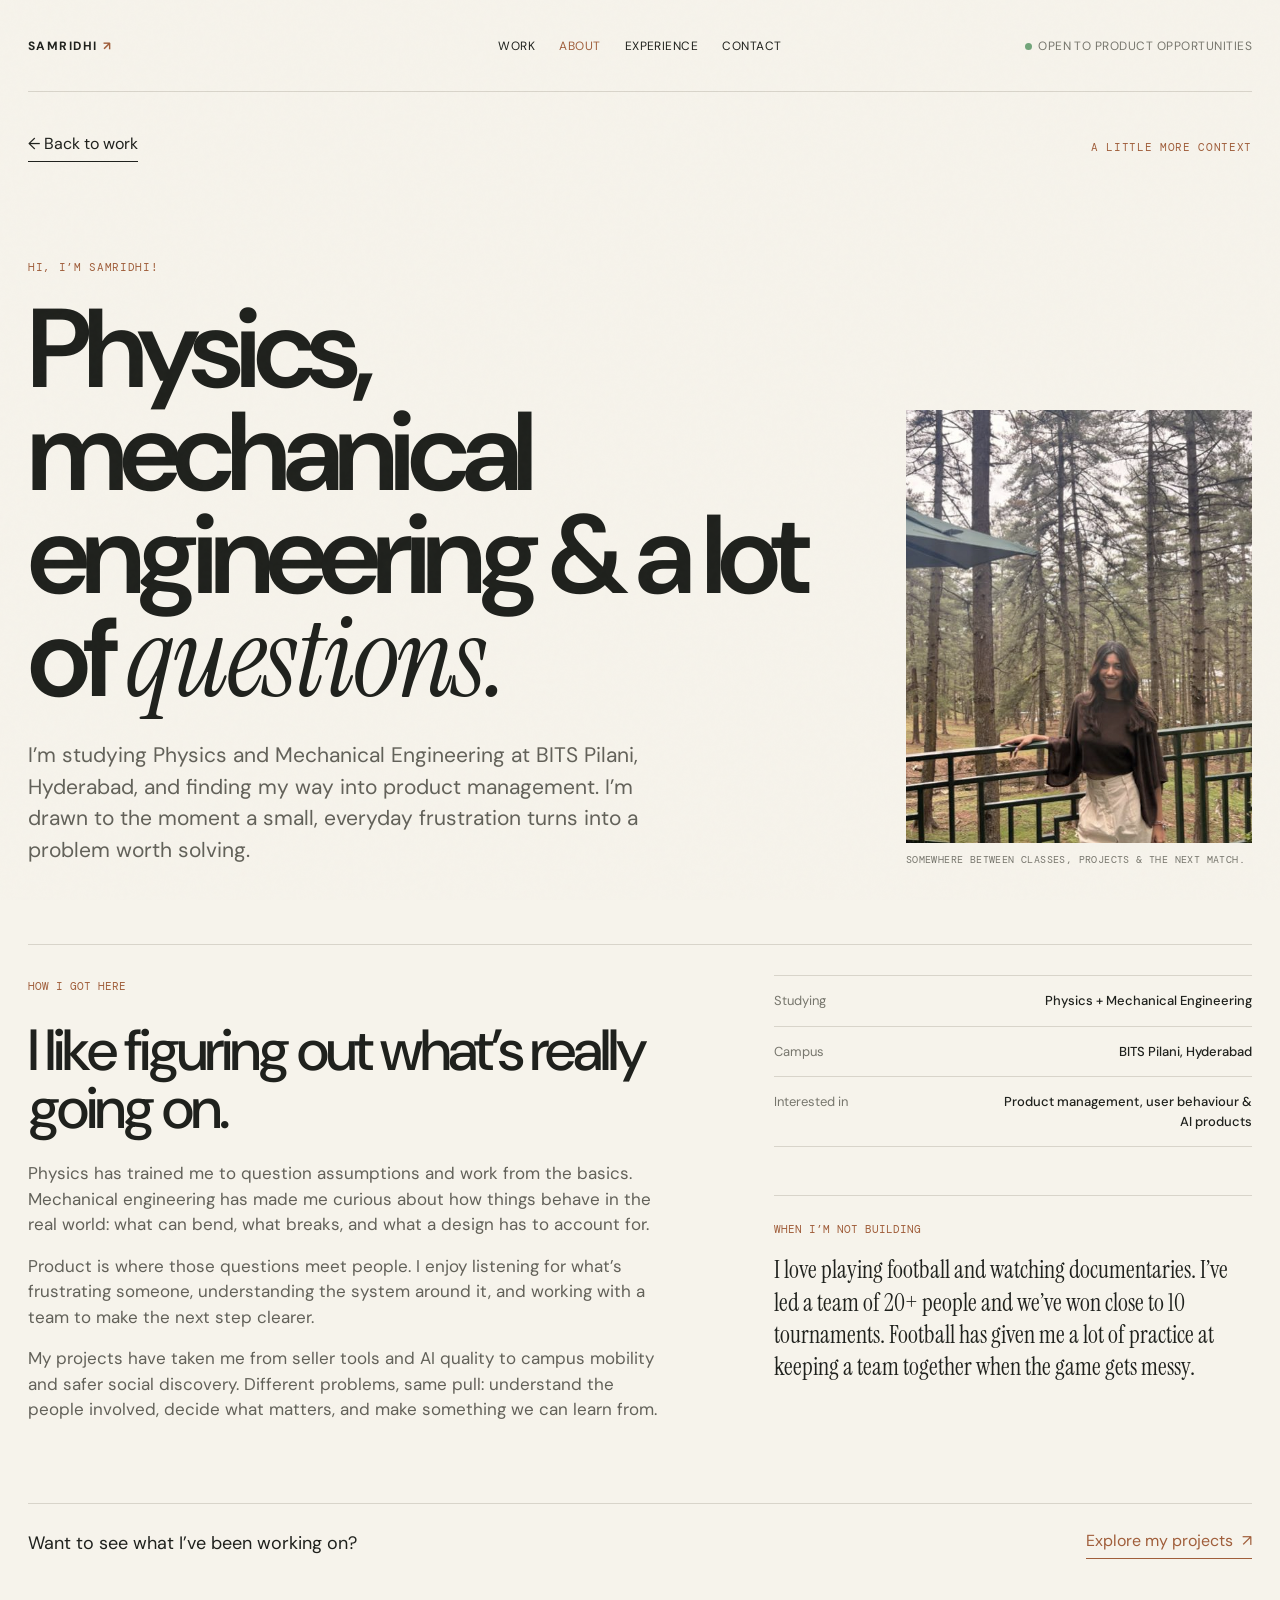
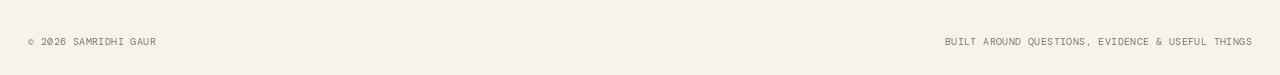
==== about.html @ df897f56 "Publish Samridhi Gaur product portfolio" ====
<!doctype html>
<html lang="en">
<head>
  <meta charset="UTF-8" />
  <meta name="viewport" content="width=device-width, initial-scale=1.0" />
    <meta name="description" content="Meet Samridhi Gaur: Physics and Mechanical Engineering student, aspiring product manager, footballer, and documentary fan." />
  <title>About Samridhi Gaur</title>
  <link rel="preconnect" href="https://fonts.googleapis.com">
  <link rel="preconnect" href="https://fonts.gstatic.com" crossorigin>
  <link href="https://fonts.googleapis.com/css2?family=DM+Mono:wght@400;500&family=DM+Sans:wght@400;500;600;700&family=Instrument+Serif:ital@0;1&display=swap" rel="stylesheet">
  <link rel="stylesheet" href="styles.css" />
</head>
<body class="about-page">
  <div class="grain" aria-hidden="true"></div>
  <header class="site-header page-width">
    <a class="brand" href="index.html#top" aria-label="Samridhi Gaur home">SAMRIDHI<span>↗</span></a>
    <nav class="nav" aria-label="Primary navigation">
      <a href="index.html#top">Work</a><a href="about.html" aria-current="page">About</a><a href="index.html#experience">Experience</a><a href="index.html#contact">Contact</a>
    </nav>
    <a class="availability" href="mailto:f20221634@hyderabad.bits-pilani.ac.in"><i></i>Open to product opportunities</a>
  </header>
  <main class="about-main page-width">
    <div class="about-page-top"><a class="text-link" href="index.html#top">← Back to work</a><span class="eyebrow">A little more context</span></div>
    <section class="about-intro">
      <div class="about-intro-copy"><span class="eyebrow">Hi, I’m Samridhi!</span><h1>Physics, mechanical engineering & a lot of <em>questions.</em></h1><p>I’m studying Physics and Mechanical Engineering at BITS Pilani, Hyderabad, and finding my way into product management. I’m drawn to the moment a small, everyday frustration turns into a problem worth solving.</p></div>
      <figure class="about-portrait"><img src="assets/samridhi-about.png" alt="Samridhi outdoors among pine trees"/><figcaption>Somewhere between classes, projects & the next match.</figcaption></figure>
    </section>
    <section class="about-details">
      <div class="about-story"><span class="scribble">HOW I GOT HERE</span><h2>I like figuring out what’s really going on.</h2><p>Physics has trained me to question assumptions and work from the basics. Mechanical engineering has made me curious about how things behave in the real world: what can bend, what breaks, and what a design has to account for.</p><p>Product is where those questions meet people. I enjoy listening for what’s frustrating someone, understanding the system around it, and working with a team to make the next step clearer.</p><p>My projects have taken me from seller tools and AI quality to campus mobility and safer social discovery. Different problems, same pull: understand the people involved, decide what matters, and make something we can learn from.</p></div>
      <div class="about-side"><div class="about-facts"><div><span>Studying</span><strong>Physics + Mechanical Engineering</strong></div><div><span>Campus</span><strong>BITS Pilani, Hyderabad</strong></div><div><span>Interested in</span><strong>Product management, user behaviour & AI products</strong></div></div><div class="about-extra"><span class="scribble">WHEN I’M NOT BUILDING</span><p>I love playing football and watching documentaries. I’ve led a team of 20+ people and we’ve won close to 10 tournaments. Football has given me a lot of practice at keeping a team together when the game gets messy.</p></div></div>
    </section>
    <section class="about-end"><p>Want to see what I’ve been working on?</p><a class="text-link" href="index.html#top">Explore my projects <span>↗</span></a></section>
  </main>
  <footer class="footer page-width"><span>© 2026 Samridhi Gaur</span><span>Built around questions, evidence & useful things</span></footer>
</body>
</html>
---- styles.css ----
:root{--ink:#1f211d;--muted:#77766d;--line:#d8d4ca;--paper:#f6f3eb;--sage:#d6e2d7;--clay:#ead8c8;--blue:#cfe0e4;--cream:#eee8d6;--dark:#242722;--accent:#a05e3b;--serif:"Instrument Serif",Georgia,serif;--sans:"DM Sans",Arial,sans-serif;--mono:"DM Mono",monospace}
*{box-sizing:border-box}html{scroll-behavior:smooth}body{margin:0;background:var(--paper);color:var(--ink);font-family:var(--sans);font-size:16px;line-height:1.5}.grain{position:fixed;inset:0;pointer-events:none;opacity:.05;background-image:url("data:image/svg+xml,%3Csvg viewBox='0 0 180 180' xmlns='http://www.w3.org/2000/svg'%3E%3Cfilter id='n'%3E%3CfeTurbulence type='fractalNoise' baseFrequency='.8' numOctaves='4' stitchTiles='stitch'/%3E%3C/filter%3E%3Crect width='100%25' height='100%25' filter='url(%23n)' opacity='.35'/%3E%3C/svg%3E");z-index:5}.page-width{width:min(1240px,calc(100% - 56px));margin-inline:auto}.site-header{height:92px;display:grid;grid-template-columns:1fr auto 1fr;align-items:center;border-bottom:1px solid var(--line);font-size:12px;letter-spacing:.04em;text-transform:uppercase}.brand{font-weight:700;color:var(--ink);text-decoration:none;letter-spacing:.12em}.brand span{color:var(--accent);margin-left:5px}.nav{display:flex;gap:24px}.nav a,.availability,.text-link,.contact-links a{color:inherit;text-decoration:none}.nav a:hover,.contact-links a:hover,.text-link:hover{color:var(--accent)}.availability{justify-self:end;color:var(--muted)}.availability i{display:inline-block;width:7px;height:7px;background:#72a57a;border-radius:50%;margin-right:6px}.hero{padding:118px 0 110px}.eyebrow{font-family:var(--mono);font-size:11px;letter-spacing:.06em;text-transform:uppercase;color:var(--accent)}h1,h2,h3,p{margin:0}h1{font-size:clamp(52px,8.5vw,116px);line-height:.92;letter-spacing:-.065em;max-width:1060px;font-weight:600;margin-top:26px}em{font-family:var(--serif);font-weight:400;letter-spacing:-.02em}.hero-bottom{display:flex;justify-content:space-between;align-items:flex-end;gap:40px;margin-top:60px}.hero-copy{max-width:470px;color:#64645d;font-size:18px;line-height:1.5}.hero-links{display:flex;gap:28px;align-items:center}.text-link{border-bottom:1px solid currentColor;padding-bottom:5px}.text-link span{color:var(--accent);margin-left:5px}.text-link.muted{color:var(--muted)}.section-space{padding-top:30px;padding-bottom:100px}.section-heading{display:grid;grid-template-columns:45px 1fr auto;align-items:baseline;gap:14px;border-top:1px solid var(--line);padding-top:17px;margin-bottom:30px}.section-index,.section-note{font-family:var(--mono);font-size:11px;color:var(--muted);text-transform:uppercase;letter-spacing:.05em}.section-heading h2{font-size:clamp(28px,4vw,44px);letter-spacing:-.05em;font-weight:500}.project-grid{display:grid;grid-template-columns:repeat(2,1fr);gap:16px}.project-card{min-height:370px;padding:24px;display:flex;flex-direction:column;justify-content:space-between;transition:transform .25s ease,box-shadow .25s ease}.project-card:hover{transform:translateY(-5px);box-shadow:0 16px 30px rgba(30,32,28,.08)}.project-card--feature{grid-column:span 2;min-height:410px;background:var(--dark);color:#f4f0e8}.project-card--sage{background:var(--sage)}.project-card--clay{background:var(--clay)}.project-card--blue{background:var(--blue)}.project-card--ink{background:#2a2d29;color:#f4f0e8}.project-card--cream{background:var(--cream)}.project-top,.project-bottom{display:flex;justify-content:space-between;align-items:center;gap:20px}.tag,.year{font-family:var(--mono);font-size:10px;letter-spacing:.05em;text-transform:uppercase;opacity:.7}.project-card h3{font-size:clamp(30px,5vw,60px);letter-spacing:-.06em;line-height:.95;max-width:630px;font-weight:500;margin-bottom:16px}.project-card p{max-width:520px;font-size:17px;line-height:1.4;opacity:.75}.project-bottom{font-size:12px;letter-spacing:.03em;opacity:.72}.case-link{font:inherit;color:inherit;border:0;background:none;padding:0;cursor:pointer;border-bottom:1px solid currentColor;padding-bottom:4px}.case-link span{color:var(--accent);margin-left:5px}.thinking-grid{display:grid;grid-template-columns:repeat(3,1fr);gap:34px}.thinking-statement{border-top:3px solid var(--accent);padding-top:18px}.scribble{font-family:var(--mono);font-size:11px;color:var(--accent)}.thinking-statement h3{font-size:28px;letter-spacing:-.05em;margin:30px 0 15px;font-weight:500}.thinking-statement p{color:var(--muted);max-width:280px}.experience-list{border-bottom:1px solid var(--line)}.experience-row{display:grid;grid-template-columns:1.35fr 1fr 1fr;gap:20px;align-items:center;border-top:1px solid var(--line);padding:22px 0}.experience-row h3{font-size:22px;font-weight:500;letter-spacing:-.03em}.experience-row p,.experience-row span,.experience-row strong{font-size:13px;color:var(--muted);font-weight:400}.experience-row strong{color:var(--ink);justify-self:end}.about-grid{display:grid;grid-template-columns:1.2fr 1fr;gap:90px}.about-lead{font-size:clamp(25px,3vw,40px);line-height:1.15;letter-spacing:-.04em}.about-lead p+p{margin-top:24px}.about-facts{border-top:1px solid var(--line)}.about-facts div{display:flex;justify-content:space-between;gap:20px;border-bottom:1px solid var(--line);padding:14px 0;font-size:13px}.about-facts span{color:var(--muted)}.about-facts strong{font-weight:500;text-align:right;max-width:250px}.contact{padding-bottom:50px}.contact-inner{background:var(--dark);color:#f4f0e8;padding:80px 8%;text-align:center}.contact h2{font-size:clamp(48px,8vw,100px);line-height:.9;letter-spacing:-.06em;font-weight:500;margin:25px auto 38px}.contact-email{color:#eab89d;font-size:clamp(16px,2vw,24px);text-decoration:none;border-bottom:1px solid currentColor;padding-bottom:6px}.contact-email span{margin-left:6px}.contact-links{display:flex;justify-content:center;gap:24px;margin-top:55px;font-size:13px;color:#b1b3aa}.footer{display:flex;justify-content:space-between;padding:0 0 26px;color:var(--muted);font-family:var(--mono);font-size:10px;text-transform:uppercase;letter-spacing:.04em}.case-dialog{width:min(860px,calc(100% - 28px));max-height:88vh;border:0;padding:0;background:var(--paper);color:var(--ink);box-shadow:0 24px 80px rgba(0,0,0,.22)}.case-dialog::backdrop{background:rgba(22,24,20,.55);backdrop-filter:blur(4px)}.dialog-content{padding:48px}.dialog-close{position:absolute;right:22px;top:16px;border:0;background:none;color:var(--muted);font-size:30px;line-height:1;cursor:pointer}.case-dialog h2{font-size:clamp(38px,6vw,72px);letter-spacing:-.06em;line-height:.95;margin:16px 0}.dialog-summary{font-size:20px;line-height:1.35;color:var(--muted);max-width:660px}.case-stats{display:grid;grid-template-columns:repeat(3,1fr);gap:12px;margin:36px 0}.case-stat{background:#ebe6da;padding:18px}.case-stat strong{display:block;font-size:28px;letter-spacing:-.05em;font-weight:500}.case-stat span{font-family:var(--mono);font-size:10px;text-transform:uppercase;color:var(--muted)}.case-body{border-top:1px solid var(--line);padding-top:26px}.case-body h3{font-size:16px;margin:22px 0 5px;font-weight:600}.case-body p{color:#65645c;max-width:680px}.case-body ul{margin:8px 0 0;padding-left:18px;color:#65645c}.dialog-actions{display:flex;gap:22px;margin-top:30px;flex-wrap:wrap}.dialog-actions a{color:var(--accent);font-family:var(--mono);font-size:11px;text-transform:uppercase;text-decoration:none;border-bottom:1px solid currentColor;padding-bottom:4px}@media(max-width:760px){.page-width{width:min(100% - 32px,1240px)}.site-header{height:auto;padding:20px 0;grid-template-columns:1fr auto;gap:14px}.nav{order:3;grid-column:1/-1;justify-content:space-between;gap:8px;width:100%;border-top:1px solid var(--line);padding-top:14px}.availability{display:none}.hero{padding:76px 0 72px}.hero-bottom{display:block;margin-top:40px}.hero-links{margin-top:28px}.project-grid{grid-template-columns:1fr}.project-card--feature{grid-column:span 1}.project-card{min-height:310px}.thinking-grid,.about-grid{grid-template-columns:1fr;gap:30px}.experience-row{grid-template-columns:1fr 1fr}.experience-row strong{grid-column:1/-1;justify-self:start}.section-note{display:none}.dialog-content{padding:36px 24px}.case-stats{grid-template-columns:1fr}.footer{display:block}.footer span{display:block;margin-top:8px}}
.product-lab{margin-top:34px;background:#ebe6da;padding:22px;color:var(--ink)}.lab-heading{display:flex;justify-content:space-between;align-items:flex-start;gap:16px;border-bottom:1px solid #d5cec0;padding-bottom:15px;margin-bottom:20px}.lab-heading h3{margin:4px 0 0;font-size:25px;letter-spacing:-.04em;font-weight:500}.lab-kicker{font-family:var(--mono);font-size:10px;text-transform:uppercase;letter-spacing:.05em;color:var(--accent)}.lab-status{font-family:var(--mono);font-size:10px;text-transform:uppercase;color:#6c7467;white-space:nowrap}.lab-status i{display:inline-block;width:7px;height:7px;background:#75a77a;border-radius:50%;margin-right:5px}.airline-grid{display:grid;grid-template-columns:1fr 1.25fr;gap:28px;align-items:stretch}.lab-controls{display:flex;flex-direction:column;gap:8px}.lab-controls label{font-size:12px;color:#6b6a62;display:flex;justify-content:space-between}.lab-controls output{font-family:var(--mono);color:var(--ink)}.lab-controls input[type=range]{width:100%;accent-color:var(--accent);margin:1px 0 10px}.toggle-line{justify-content:flex-start!important;gap:8px;margin-top:7px;color:var(--ink)!important}.toggle-line input{accent-color:var(--accent)}.airline-result{display:flex;flex-direction:column;justify-content:center}.result-top{display:flex;justify-content:space-between;align-items:baseline;margin-bottom:18px}.result-top span{font-family:var(--mono);font-size:10px;text-transform:uppercase;color:#6b6a62}.result-top strong{font-size:30px;letter-spacing:-.05em;font-weight:500}.allocation-track{height:28px;background:#d5cec0;display:flex;overflow:hidden}.seat-segment{height:100%;transition:width .25s ease}.seat-segment--high{background:#2e4c5d}.seat-segment--low{background:#b76e4f}.allocation-legend{display:flex;gap:16px;flex-wrap:wrap;margin-top:12px;font-family:var(--mono);font-size:10px;text-transform:uppercase;color:#6b6a62}.legend-dot{display:inline-block;width:8px;height:8px;border-radius:50%;margin-right:4px}.legend-dot--high{background:#2e4c5d}.legend-dot--low{background:#b76e4f}.allocation-legend b{color:var(--ink);font-weight:500}.airline-note{font-size:13px;color:#6b6a62;margin-top:22px;max-width:400px}.sharechat-preview{display:flex;justify-content:center}.sharechat-phone{width:min(100%,390px);background:#162a3c;border-radius:26px;padding:12px;box-shadow:0 14px 30px rgba(25,40,51,.16)}.phone-bar{display:flex;justify-content:space-between;color:#eef1ee;font-family:var(--mono);font-size:9px;padding:4px 8px 11px}.phone-screen{background:#fbf6ef;border-radius:18px;padding:20px;min-height:354px;color:#162a3c}.phone-greeting{font-size:16px;font-weight:600}.phone-greeting span{color:#d45b91}.city-pill{display:inline-block;background:#edf3f6;color:#49718a;border-radius:999px;padding:6px 10px;font-size:10px;margin:18px 0 20px}.phone-title{font-size:23px;line-height:1.05;letter-spacing:-.06em;font-weight:600}.circle-card{display:flex;align-items:center;gap:10px;padding:13px 10px;border-radius:14px;margin-top:13px}.circle-card--pink{background:#f5d8e5}.circle-card--blue{background:#d8e8ed}.circle-icon{width:30px;height:30px;border-radius:10px;background:#fff;display:grid;place-items:center;font-weight:600}.circle-card div:nth-child(2){display:flex;flex-direction:column;flex:1}.circle-card strong{font-size:12px}.circle-card small{font-size:9px;color:#6e7774;margin-top:2px}.circle-card>span{font-size:16px;color:#d15c90}.phone-footnote{font-family:var(--mono);font-size:9px;color:#6b7776;margin-top:26px}.phone-back{font-size:10px;color:#70848c;margin-bottom:27px}.intro-avatar{width:50px;height:50px;border-radius:17px;background:#f5d8e5;display:grid;place-items:center;color:#d15c90;font-size:24px;margin-bottom:16px}.phone-copy{font-size:12px;line-height:1.45;color:#6d7776;margin-top:12px}.intro-video{border:1px dashed #cba5b7;padding:18px 12px;border-radius:13px;margin-top:20px;color:#a05477;font-size:11px;text-align:center}.intro-video span{display:block;font-size:18px;margin-top:6px}.safe-note{font-family:var(--mono);font-size:9px;color:#6e7774;margin-top:18px}.post-card{background:#eef3f1;padding:12px;border-radius:13px;margin-top:13px}.post-person{display:flex;align-items:center;gap:7px;font-size:10px}.mini-avatar{display:grid;place-items:center;width:23px;height:23px;border-radius:8px;background:#efbfd3}.mini-avatar--green{background:#b9d7c4}.post-card p{font-size:13px;margin:13px 0 8px}.post-replies{font-family:var(--mono);font-size:9px;color:#738179}.screen-tabs{display:flex;gap:5px;margin-top:10px}.screen-tab{flex:1;border:0;border-radius:9px;padding:8px 4px;background:#24445a;color:#b7c7cc;font:10px var(--mono);cursor:pointer}.screen-tab.is-active{background:#d15c90;color:#fff}@media(max-width:760px){.airline-grid{grid-template-columns:1fr;gap:20px}.lab-heading{display:block}.lab-status{display:block;margin-top:10px}.product-lab{padding:16px}.phone-screen{min-height:330px}}
.case-dialog{overflow:auto}.sharechat-lab{display:none}.prototype-stage{margin-top:34px;background:#142535;padding:12px;border-radius:18px;box-shadow:0 18px 36px rgba(20,37,53,.16)}.prototype-toolbar{display:flex;justify-content:space-between;align-items:center;gap:12px;color:#dfe8e6;font-family:var(--mono);font-size:10px;letter-spacing:.04em;text-transform:uppercase;padding:7px 8px 13px}.prototype-toolbar i{display:inline-block;width:7px;height:7px;border-radius:50%;background:#78c68d;margin-right:5px}.prototype-stage iframe{display:block;width:100%;height:680px;border:0;border-radius:12px;background:#f7f4ee}.prototype-caption{color:#aabbb8;font-size:12px;margin:12px 3px 1px}.prototype-stage + .prototype-caption{margin-bottom:0}@media(max-width:760px){.prototype-stage iframe{height:620px}.prototype-toolbar{display:block}.prototype-toolbar span{display:block;margin-bottom:5px}}
.hero-product{margin-top:76px;display:grid;grid-template-columns:.8fr 1.2fr;min-height:380px;background:#263d45;color:#f5f0e8;text-decoration:none;overflow:hidden;position:relative}.hero-product-copy{padding:38px;display:flex;flex-direction:column;align-items:flex-start;justify-content:space-between}.hero-product-copy .eyebrow{color:#c5d99e}.hero-product-copy>strong{font-size:clamp(38px,6vw,72px);line-height:.85;letter-spacing:-.065em;font-weight:500}.hero-product-copy>strong em{color:#e9a88c}.hero-product-cta{font-family:var(--mono);font-size:10px;text-transform:uppercase;letter-spacing:.05em;color:#dce6df}.hero-product-cta b{color:#e9a88c;margin-left:8px}.hero-product-window{align-self:center;margin:24px 24px 24px 0;background:#f6f3eb;box-shadow:0 22px 50px rgba(0,0,0,.2);transform:rotate(1.4deg);height:330px;overflow:hidden}.hero-window-bar{height:30px;background:#e6e1d8;display:flex;align-items:center;gap:10px;padding:0 10px;color:#72746e}.hero-window-bar>span{display:flex;gap:4px}.hero-window-bar i{width:6px;height:6px;border-radius:50%;background:#c87961}.hero-window-bar i:nth-child(2){background:#d6ad5b}.hero-window-bar i:nth-child(3){background:#72a27c}.hero-window-bar small{font:9px var(--mono);flex:1;text-align:center}.hero-window-bar b{font-size:13px}.hero-product-window iframe{width:100%;height:calc(100% - 50px);border:0;display:block;pointer-events:none}.hero-preview-caption{height:20px;font:9px var(--mono);text-transform:uppercase;letter-spacing:.05em;color:#6f746c;padding:3px 10px}.prototype-stage{border-radius:0}.walkthrough-layout{display:grid;grid-template-columns:.72fr 1.28fr;gap:18px;align-items:stretch}.walkthrough-steps{display:flex;flex-direction:column;gap:8px}.walkthrough-step{display:flex;align-items:flex-start;gap:12px;text-align:left;background:transparent;border:0;border-left:2px solid #cfc9bd;padding:15px 12px;color:var(--ink);cursor:pointer;transition:background .2s,border-color .2s}.walkthrough-step.is-active{background:#f7f3e9;border-color:#cf684d}.walkthrough-step>b{font:10px var(--mono);color:#b36b50;padding-top:2px}.walkthrough-step span{display:flex;flex-direction:column;gap:5px}.walkthrough-step strong{font-size:13px;font-weight:600}.walkthrough-step small{font-size:11px;line-height:1.4;color:#79786f}.walkthrough-player{background:#132738;padding:10px;min-width:0}.walkthrough-player-head{height:23px;display:flex;justify-content:space-between;color:#dce7e6;font:9px var(--mono);letter-spacing:.06em}.play-indicator{color:#9cb69f}.play-indicator i{display:inline-block;width:6px;height:6px;border-radius:50%;background:#72bd8c;margin-right:5px}.walkthrough-player iframe{display:block;width:100%;height:440px;border:0;background:#f7f4ee}.walkthrough-controls{display:flex;align-items:center;gap:10px;height:35px;color:#dce7e6;font:9px var(--mono)}.walkthrough-controls button{border:0;background:none;color:inherit;font-size:13px;cursor:pointer;padding:5px}.walkthrough-progress{height:2px;background:#52616b;flex:1}.walkthrough-progress span{display:block;height:100%;width:33%;background:#e78a66;transition:width .3s ease}.prototype-caption{margin-top:12px!important}@media(max-width:760px){.hero-product{grid-template-columns:1fr;margin-top:48px}.hero-product-copy{min-height:230px;padding:24px}.hero-product-window{margin:0 18px 22px;height:300px;transform:none}.walkthrough-layout{grid-template-columns:1fr}.walkthrough-steps{display:grid;grid-template-columns:1fr}.walkthrough-player iframe{height:420px}}
.hero-product-window{position:relative;height:auto;aspect-ratio:16/10;background:#132738;transform:none;margin:20px 20px 20px 0;box-shadow:none}.hero-window-bar{display:none}.hero-product-window iframe{display:none}.sharechat-film{width:100%;height:100%;display:block;object-fit:cover;background:#132738}.hero-film-caption{position:absolute;inset:auto 0 0;display:flex;justify-content:space-between;align-items:center;padding:22px 16px 12px;background:linear-gradient(transparent,rgba(12,24,32,.82));color:#fff;font:9px var(--mono);letter-spacing:.06em;text-transform:uppercase}.hero-film-caption i{display:inline-block;width:6px;height:6px;background:#e78a66;border-radius:50%;margin-right:6px}.prototype-stage.sharechat-film-stage{background:#142535;padding:14px}.sharechat-film-stage video{aspect-ratio:16/9;max-height:70vh;border-radius:3px;object-fit:contain}.sharechat-film-stage .prototype-toolbar{padding:6px 4px 14px}@media(max-width:760px){.hero-product-window{margin:0 14px 16px;aspect-ratio:4/3}.hero-product-window video{object-fit:contain}.sharechat-film-stage video{aspect-ratio:9/16;max-height:65vh}}
.cover-projects{display:grid;grid-template-columns:1fr 1fr;gap:14px;margin-top:16px}.cover-project{min-height:340px;position:relative;overflow:hidden;padding:26px;display:flex;justify-content:space-between;color:#f5f0e8;text-decoration:none}.cover-project--myntra{background:#50293c}.cover-project--airline{background:#1d3442}.cover-project-copy{position:relative;z-index:2;display:flex;flex-direction:column;align-items:flex-start;justify-content:space-between;min-width:45%}.cover-kicker{font:9px var(--mono);text-transform:uppercase;letter-spacing:.08em;color:#e6c9bd}.cover-project--airline .cover-kicker{color:#b9d4d3}.cover-project-copy strong{font-size:clamp(27px,4vw,48px);line-height:.92;letter-spacing:-.06em;font-weight:500}.cover-project-copy strong em{color:#edac94}.cover-project--airline .cover-project-copy strong em{color:#b2d2c5}.cover-project-link{font:9px var(--mono);text-transform:uppercase;letter-spacing:.05em;color:#f4e9de}.cover-project-link b{color:#edac94;margin-left:7px}.cover-film{position:absolute;right:0;top:0;width:54%;height:100%;overflow:hidden;background:#311b29;mask-image:linear-gradient(90deg,transparent 0%,#000 28%)}.cover-film iframe{position:absolute;inset:0;width:100%;height:100%;border:0;transform:scale(1.2);transform-origin:center;opacity:.9}.film-stamp{position:absolute;right:13px;bottom:13px;font:8px var(--mono);letter-spacing:.1em;color:#fff;background:rgba(32,13,23,.6);padding:7px 9px}.airline-cover-ui{align-self:center;width:54%;padding:17px 13px 12px;background:#f0eee6;color:#23343a;box-shadow:0 18px 36px rgba(0,0,0,.18);transform:rotate(1.7deg)}.airline-ui-top{display:flex;justify-content:space-between;gap:8px;border-bottom:1px solid #d8d8cb;padding-bottom:9px;font:7px var(--mono);letter-spacing:.04em}.airline-ui-top b{color:#54866f;font-size:7px}.aircraft-map{position:relative;padding:12px 14px 9px}.plane-spine{position:absolute;top:4px;bottom:0;left:50%;width:1px;background:#dad8ce}.seat-map{display:grid;grid-template-columns:repeat(6,1fr);gap:5px 7px;position:relative}.mini-seat{height:13px;border-radius:4px 4px 2px 2px;background:#91b1a5}.mini-seat--premium{background:#d08c6b}.mini-seat--open{opacity:.23}.airline-ui-bottom{border-top:1px solid #d8d8cb;padding-top:10px;display:flex;align-items:center;gap:10px;font:7px var(--mono);color:#71756f}.airline-ui-bottom span{white-space:nowrap}.airline-ui-bottom b{color:#263a40;margin-left:2px}.airline-ui-bottom strong{margin-left:auto;color:#22343b;font:500 16px var(--sans);white-space:nowrap}.airline-ui-bottom small{display:block;font:6px var(--mono);text-transform:uppercase;letter-spacing:.04em;color:#7b8079}.seat-key{display:inline-block;width:7px;height:7px;background:#d08c6b;margin-right:3px;border-radius:2px}.seat-key--standard{background:#91b1a5}.reel-film-grid{display:grid;grid-template-columns:1fr 1fr;gap:12px;margin:20px 0 28px}.reel-film{background:#172a37;padding:10px}.reel-film-label{font:9px var(--mono);letter-spacing:.06em;color:#dce7e6;padding:3px 2px 10px}.reel-film iframe{width:100%;height:270px;border:0;display:block;background:#111}.case-body>.reel-film-grid~h3{margin-top:12px}@media(max-width:760px){.cover-projects{grid-template-columns:1fr}.cover-project{min-height:300px}.cover-project-copy{min-width:48%}.airline-cover-ui{width:55%;padding:14px 10px 9px}.airline-ui-bottom{gap:5px}.airline-ui-bottom strong{font-size:13px}.reel-film-grid{grid-template-columns:1fr}.reel-film iframe{height:240px}}
.cover-projects{grid-template-columns:repeat(3,minmax(0,1fr))}.cover-project{min-height:365px;padding:22px;display:block}.cover-project-copy{min-width:0;height:100%;max-width:100%}.cover-project-copy strong{font-size:clamp(26px,3.2vw,42px)}.cover-film{top:auto;bottom:0;width:100%;height:51%;mask-image:linear-gradient(180deg,transparent 0%,#000 25%)}.cover-film iframe{transform:scale(1.08)}.cover-project--myntra .cover-project-copy{height:55%}.cover-project--airline .cover-project-copy{height:48%}.airline-cover-ui{position:absolute;bottom:18px;left:18px;width:calc(100% - 36px);height:47%;padding:13px 12px 10px;transform:rotate(.7deg);display:flex;flex-direction:column;justify-content:space-between}.aircraft-map{flex:1;display:flex;align-items:center;justify-content:center;padding:10px}.seat-map{width:72%;grid-template-columns:repeat(6,1fr);gap:4px 6px}.mini-seat{height:10px}.airline-ui-bottom{gap:7px}.airline-ui-bottom strong{font-size:14px}.cover-project--campusflow{background:#24443f}.cover-project--campusflow .cover-kicker{color:#c4ddbd}.cover-project--campusflow .cover-project-copy{height:47%}.cover-project--campusflow .cover-project-copy strong em{color:#c4ddbd}.cover-project--campusflow .cover-project-link{color:#edf1e7}.campus-cover-ui{position:absolute;bottom:18px;left:18px;right:18px;height:47%;background:#eff1e9;color:#233932;padding:11px 12px;box-shadow:0 14px 32px rgba(0,0,0,.2)}.campus-ui-header{display:flex;justify-content:space-between;border-bottom:1px solid #d7ded3;padding-bottom:7px;font:7px var(--mono);letter-spacing:.05em}.campus-ui-header b{color:#678b66}.campus-map{height:48%;position:relative;overflow:hidden;background-color:#e5ebdf;background-image:linear-gradient(35deg,transparent 46%,#f7f6ef 47%,#f7f6ef 51%,transparent 52%),linear-gradient(145deg,transparent 35%,#f7f6ef 36%,#f7f6ef 42%,transparent 43%),linear-gradient(90deg,rgba(114,150,118,.13) 1px,transparent 1px),linear-gradient(rgba(114,150,118,.13) 1px,transparent 1px);background-size:100% 100%,100% 100%,24px 24px,24px 24px}.map-road{position:absolute;height:7px;background:#f8f7f0;transform:rotate(-18deg);width:120%;left:-8%}.map-road--one{top:33%}.map-road--two{top:70%;transform:rotate(17deg)}.route-line{position:absolute;left:22%;top:50%;width:58%;height:3px;transform:rotate(-23deg);transform-origin:left;background:#377e6b}.route-line--backup{left:22%;top:53%;width:53%;height:2px;border-top:2px dashed #d38a58;background:transparent;transform:rotate(17deg)}.map-stop{position:absolute;width:10px;height:10px;border:3px solid #367e69;background:#fff;border-radius:50%;top:45%}.map-stop--start{left:20%}.map-stop--end{left:77%;border-color:#d27d56}.map-pin-label,.map-destination{position:absolute;font:6px var(--mono);letter-spacing:.05em;background:#fff;padding:3px 4px}.map-pin-label{left:12%;top:18%}.map-destination{right:5%;bottom:18%}.campus-route-options{display:flex;justify-content:space-between;gap:8px;padding-top:7px}.campus-route-options span{position:relative;padding-left:12px;display:flex;flex-direction:column;gap:2px}.route-dot{position:absolute;left:0;top:3px;width:6px;height:6px;border-radius:50%;background:#377e6b}.route-dot--backup{background:#d38a58}.campus-route-options b{font-size:7px}.campus-route-options small{font-size:6px;color:#747f75}@media(max-width:900px){.cover-projects{grid-template-columns:repeat(2,minmax(0,1fr))}.cover-project{min-height:340px}.cover-project--campusflow{grid-column:span 2}.cover-project-copy strong{font-size:clamp(28px,4vw,42px)}}@media(max-width:760px){.cover-projects{grid-template-columns:1fr}.cover-project--campusflow{grid-column:auto}.cover-project{min-height:315px}.cover-project-copy strong{font-size:38px}}
.hero-product-cta{border:0;background:transparent;padding:0;font:9px var(--mono);text-align:left;cursor:pointer}.demo-invite{margin-top:22px;color:#65645c;font-size:13px}.cover-project--campusflow{cursor:pointer}
.experience-card{padding:24px 0 28px;border-top:1px solid var(--line)}.experience-card-head{display:flex;justify-content:space-between;align-items:flex-start;gap:24px;margin-bottom:12px}.experience-card-head h3{font-size:22px;font-weight:500;letter-spacing:-.03em}.experience-card-head p,.experience-card-head>span{font-size:12px;color:var(--muted)}.experience-card ul{margin:0;padding-left:18px;max-width:900px;color:#5d5c54}.experience-card li{padding:3px 0 3px 4px}.experience-card li::marker{color:var(--accent)}.experience-card b{color:var(--ink);font-weight:600}.about-page-top{display:flex;justify-content:space-between;align-items:center;padding-top:40px}.about-main{min-height:calc(100vh - 150px)}.about-intro{display:grid;grid-template-columns:1.4fr .6fr;gap:70px;align-items:end;padding:92px 0 78px}.about-intro h1{font-size:clamp(58px,9vw,112px);margin:20px 0 30px;max-width:850px}.about-intro-copy>p{max-width:650px;font-size:21px;line-height:1.5;color:#626159}.about-note{border-left:1px solid var(--line);padding:4px 0 4px 24px;color:#69685f}.about-note p{font-family:var(--serif);font-size:25px;line-height:1.3;margin-top:14px}.about-details{display:grid;grid-template-columns:1.15fr .85fr;gap:100px;border-top:1px solid var(--line);padding:28px 0 80px}.about-story h2{font-size:clamp(34px,5vw,58px);line-height:1;letter-spacing:-.05em;font-weight:500;margin:24px 0}.about-story>p{max-width:670px;color:#626159;margin-top:16px;font-size:17px}.about-side{padding-top:2px}.about-facts{border-top:1px solid var(--line)}.about-facts div{display:flex;justify-content:space-between;gap:20px;border-bottom:1px solid var(--line);padding:15px 0;font-size:13px}.about-facts span{color:var(--muted)}.about-facts strong{font-weight:500;text-align:right;max-width:250px}.about-extra{border-top:1px solid var(--line);margin-top:48px;padding-top:20px}.about-extra p{font-family:var(--serif);font-size:24px;line-height:1.35;margin-top:14px}.about-end{border-top:1px solid var(--line);padding:25px 0 75px;display:flex;justify-content:space-between;align-items:center}.about-end p{font-size:18px}.about-end .text-link{color:var(--accent);text-decoration:none}.nav a[aria-current=page]{color:var(--accent)}
@media(max-width:760px){.experience-card-head{display:block}.experience-card-head>span{display:block;margin-top:5px}.about-intro,.about-details{grid-template-columns:1fr;gap:32px}.about-intro{padding:62px 0 50px}.about-intro-copy>p{font-size:18px}.about-note{margin-left:10px}.about-details{padding-bottom:50px}.about-end{align-items:flex-start;gap:18px;flex-direction:column}.about-page-top{padding-top:26px}}
.about-portrait{margin:0;max-width:360px;justify-self:end;width:100%;position:relative}.about-portrait img{display:block;width:100%;aspect-ratio:4/5;object-fit:cover;object-position:54% 47%;filter:saturate(.84)}.about-portrait figcaption{font:10px var(--mono);text-transform:uppercase;letter-spacing:.04em;color:var(--muted);margin-top:10px}@media(max-width:760px){.about-portrait{max-width:420px;justify-self:start}}
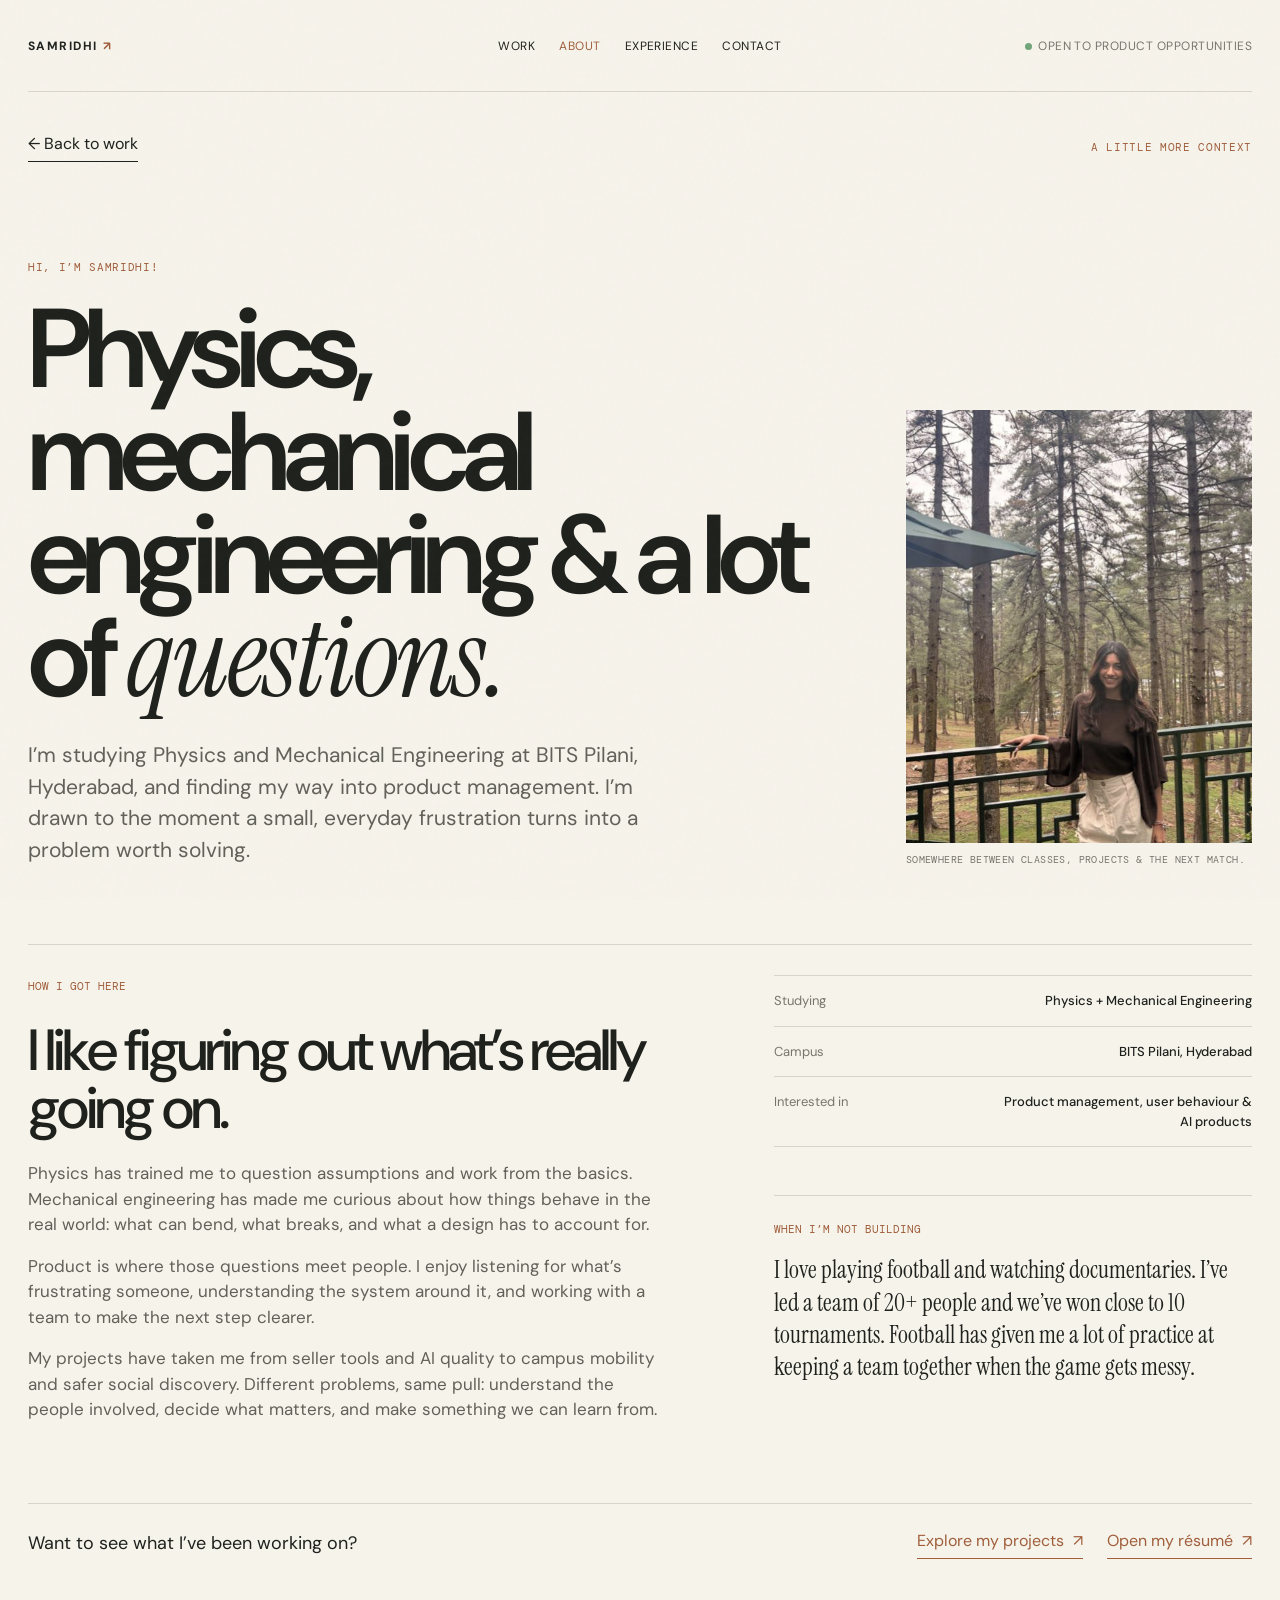
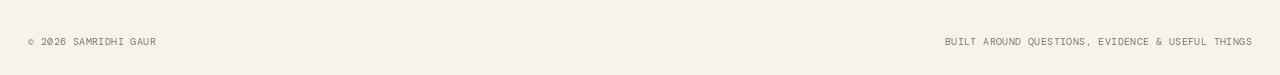
==== commit 79260ee3: "Add resume PDF to portfolio" ====
--- a/about.html
+++ b/about.html
@@ -29,7 +29,7 @@
       <div class="about-story"><span class="scribble">HOW I GOT HERE</span><h2>I like figuring out what’s really going on.</h2><p>Physics has trained me to question assumptions and work from the basics. Mechanical engineering has made me curious about how things behave in the real world: what can bend, what breaks, and what a design has to account for.</p><p>Product is where those questions meet people. I enjoy listening for what’s frustrating someone, understanding the system around it, and working with a team to make the next step clearer.</p><p>My projects have taken me from seller tools and AI quality to campus mobility and safer social discovery. Different problems, same pull: understand the people involved, decide what matters, and make something we can learn from.</p></div>
       <div class="about-side"><div class="about-facts"><div><span>Studying</span><strong>Physics + Mechanical Engineering</strong></div><div><span>Campus</span><strong>BITS Pilani, Hyderabad</strong></div><div><span>Interested in</span><strong>Product management, user behaviour & AI products</strong></div></div><div class="about-extra"><span class="scribble">WHEN I’M NOT BUILDING</span><p>I love playing football and watching documentaries. I’ve led a team of 20+ people and we’ve won close to 10 tournaments. Football has given me a lot of practice at keeping a team together when the game gets messy.</p></div></div>
     </section>
-    <section class="about-end"><p>Want to see what I’ve been working on?</p><a class="text-link" href="index.html#top">Explore my projects <span>↗</span></a></section>
+    <section class="about-end"><p>Want to see what I’ve been working on?</p><div><a class="text-link" href="index.html#top">Explore my projects <span>↗</span></a><a class="text-link" href="assets/Samridhi_Gaur_Resume.pdf" target="_blank" rel="noreferrer">Open my résumé <span>↗</span></a></div></section>
   </main>
   <footer class="footer page-width"><span>© 2026 Samridhi Gaur</span><span>Built around questions, evidence & useful things</span></footer>
 </body>
--- a/styles.css
+++ b/styles.css
@@ -10,3 +10,4 @@
 .experience-card{padding:24px 0 28px;border-top:1px solid var(--line)}.experience-card-head{display:flex;justify-content:space-between;align-items:flex-start;gap:24px;margin-bottom:12px}.experience-card-head h3{font-size:22px;font-weight:500;letter-spacing:-.03em}.experience-card-head p,.experience-card-head>span{font-size:12px;color:var(--muted)}.experience-card ul{margin:0;padding-left:18px;max-width:900px;color:#5d5c54}.experience-card li{padding:3px 0 3px 4px}.experience-card li::marker{color:var(--accent)}.experience-card b{color:var(--ink);font-weight:600}.about-page-top{display:flex;justify-content:space-between;align-items:center;padding-top:40px}.about-main{min-height:calc(100vh - 150px)}.about-intro{display:grid;grid-template-columns:1.4fr .6fr;gap:70px;align-items:end;padding:92px 0 78px}.about-intro h1{font-size:clamp(58px,9vw,112px);margin:20px 0 30px;max-width:850px}.about-intro-copy>p{max-width:650px;font-size:21px;line-height:1.5;color:#626159}.about-note{border-left:1px solid var(--line);padding:4px 0 4px 24px;color:#69685f}.about-note p{font-family:var(--serif);font-size:25px;line-height:1.3;margin-top:14px}.about-details{display:grid;grid-template-columns:1.15fr .85fr;gap:100px;border-top:1px solid var(--line);padding:28px 0 80px}.about-story h2{font-size:clamp(34px,5vw,58px);line-height:1;letter-spacing:-.05em;font-weight:500;margin:24px 0}.about-story>p{max-width:670px;color:#626159;margin-top:16px;font-size:17px}.about-side{padding-top:2px}.about-facts{border-top:1px solid var(--line)}.about-facts div{display:flex;justify-content:space-between;gap:20px;border-bottom:1px solid var(--line);padding:15px 0;font-size:13px}.about-facts span{color:var(--muted)}.about-facts strong{font-weight:500;text-align:right;max-width:250px}.about-extra{border-top:1px solid var(--line);margin-top:48px;padding-top:20px}.about-extra p{font-family:var(--serif);font-size:24px;line-height:1.35;margin-top:14px}.about-end{border-top:1px solid var(--line);padding:25px 0 75px;display:flex;justify-content:space-between;align-items:center}.about-end p{font-size:18px}.about-end .text-link{color:var(--accent);text-decoration:none}.nav a[aria-current=page]{color:var(--accent)}
 @media(max-width:760px){.experience-card-head{display:block}.experience-card-head>span{display:block;margin-top:5px}.about-intro,.about-details{grid-template-columns:1fr;gap:32px}.about-intro{padding:62px 0 50px}.about-intro-copy>p{font-size:18px}.about-note{margin-left:10px}.about-details{padding-bottom:50px}.about-end{align-items:flex-start;gap:18px;flex-direction:column}.about-page-top{padding-top:26px}}
 .about-portrait{margin:0;max-width:360px;justify-self:end;width:100%;position:relative}.about-portrait img{display:block;width:100%;aspect-ratio:4/5;object-fit:cover;object-position:54% 47%;filter:saturate(.84)}.about-portrait figcaption{font:10px var(--mono);text-transform:uppercase;letter-spacing:.04em;color:var(--muted);margin-top:10px}@media(max-width:760px){.about-portrait{max-width:420px;justify-self:start}}
+.about-end>div{display:flex;gap:24px;flex-wrap:wrap}@media(max-width:760px){.about-end>div{gap:18px}}
